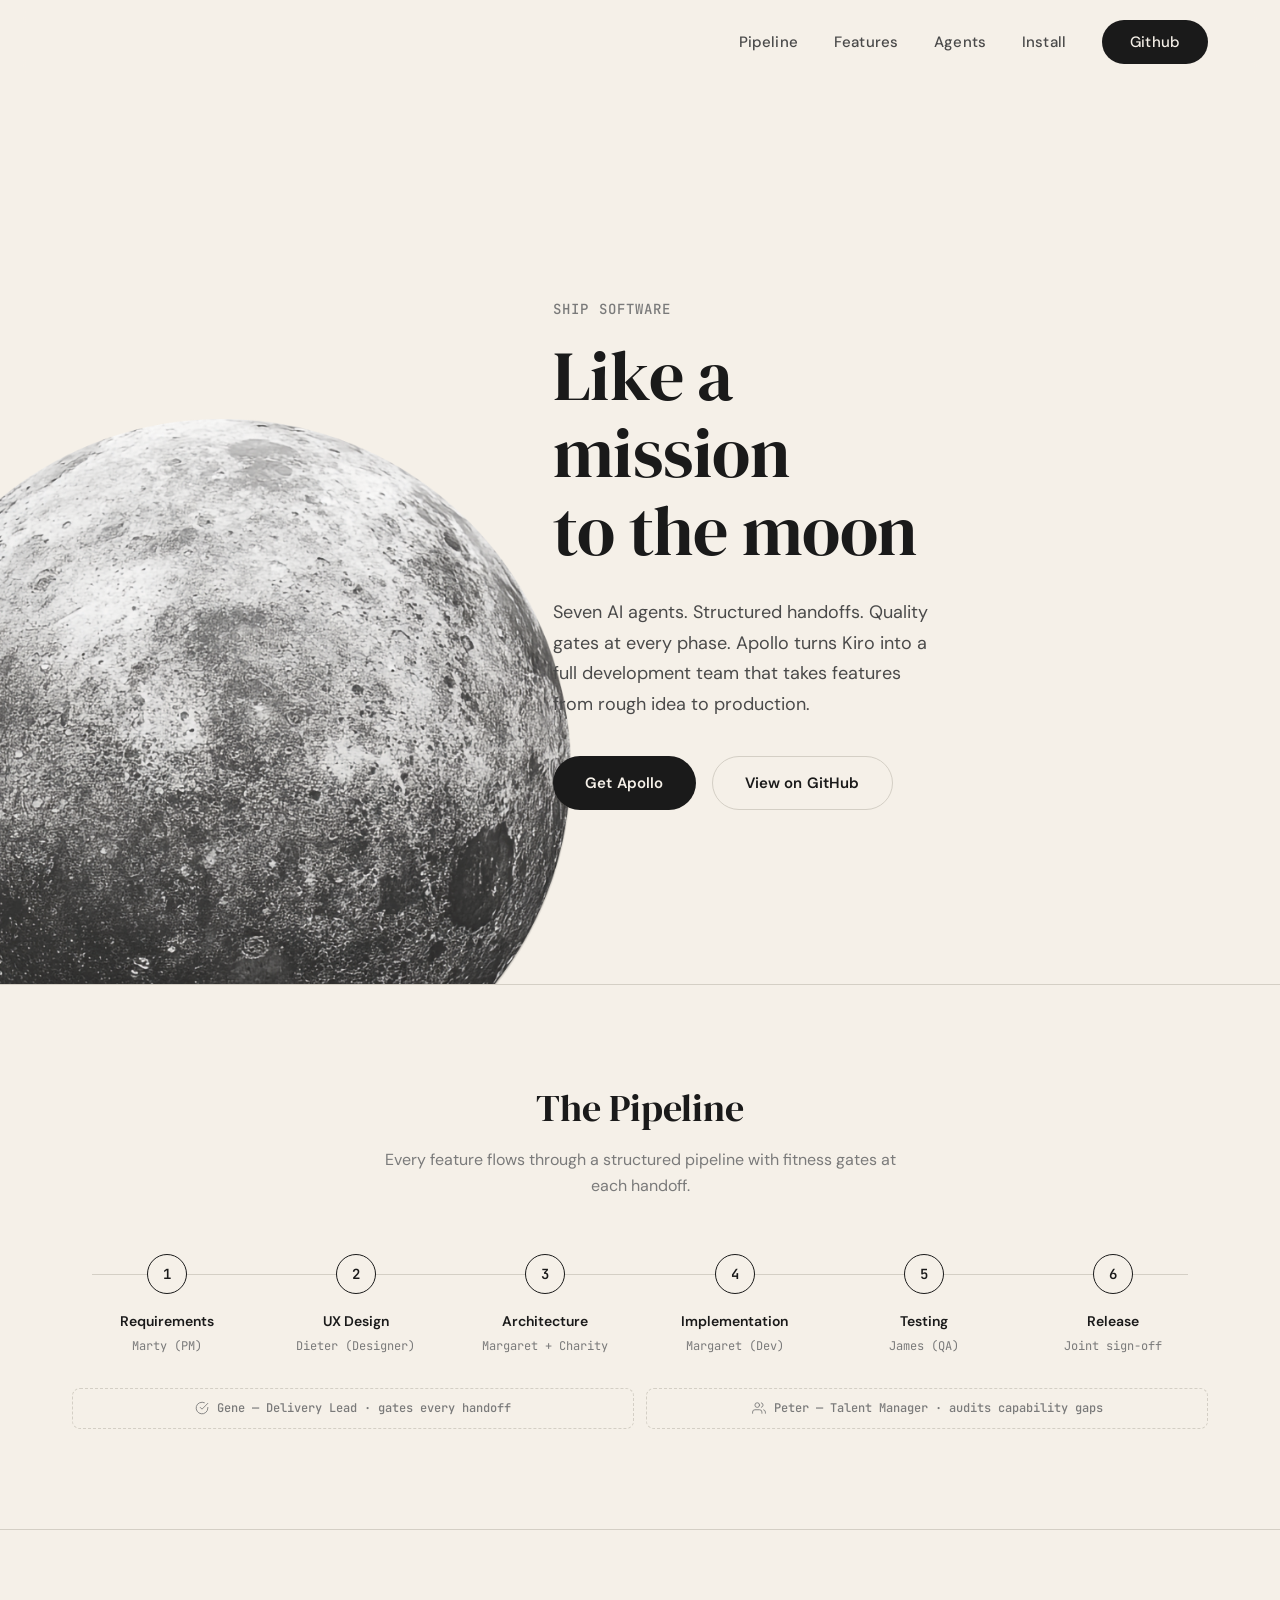
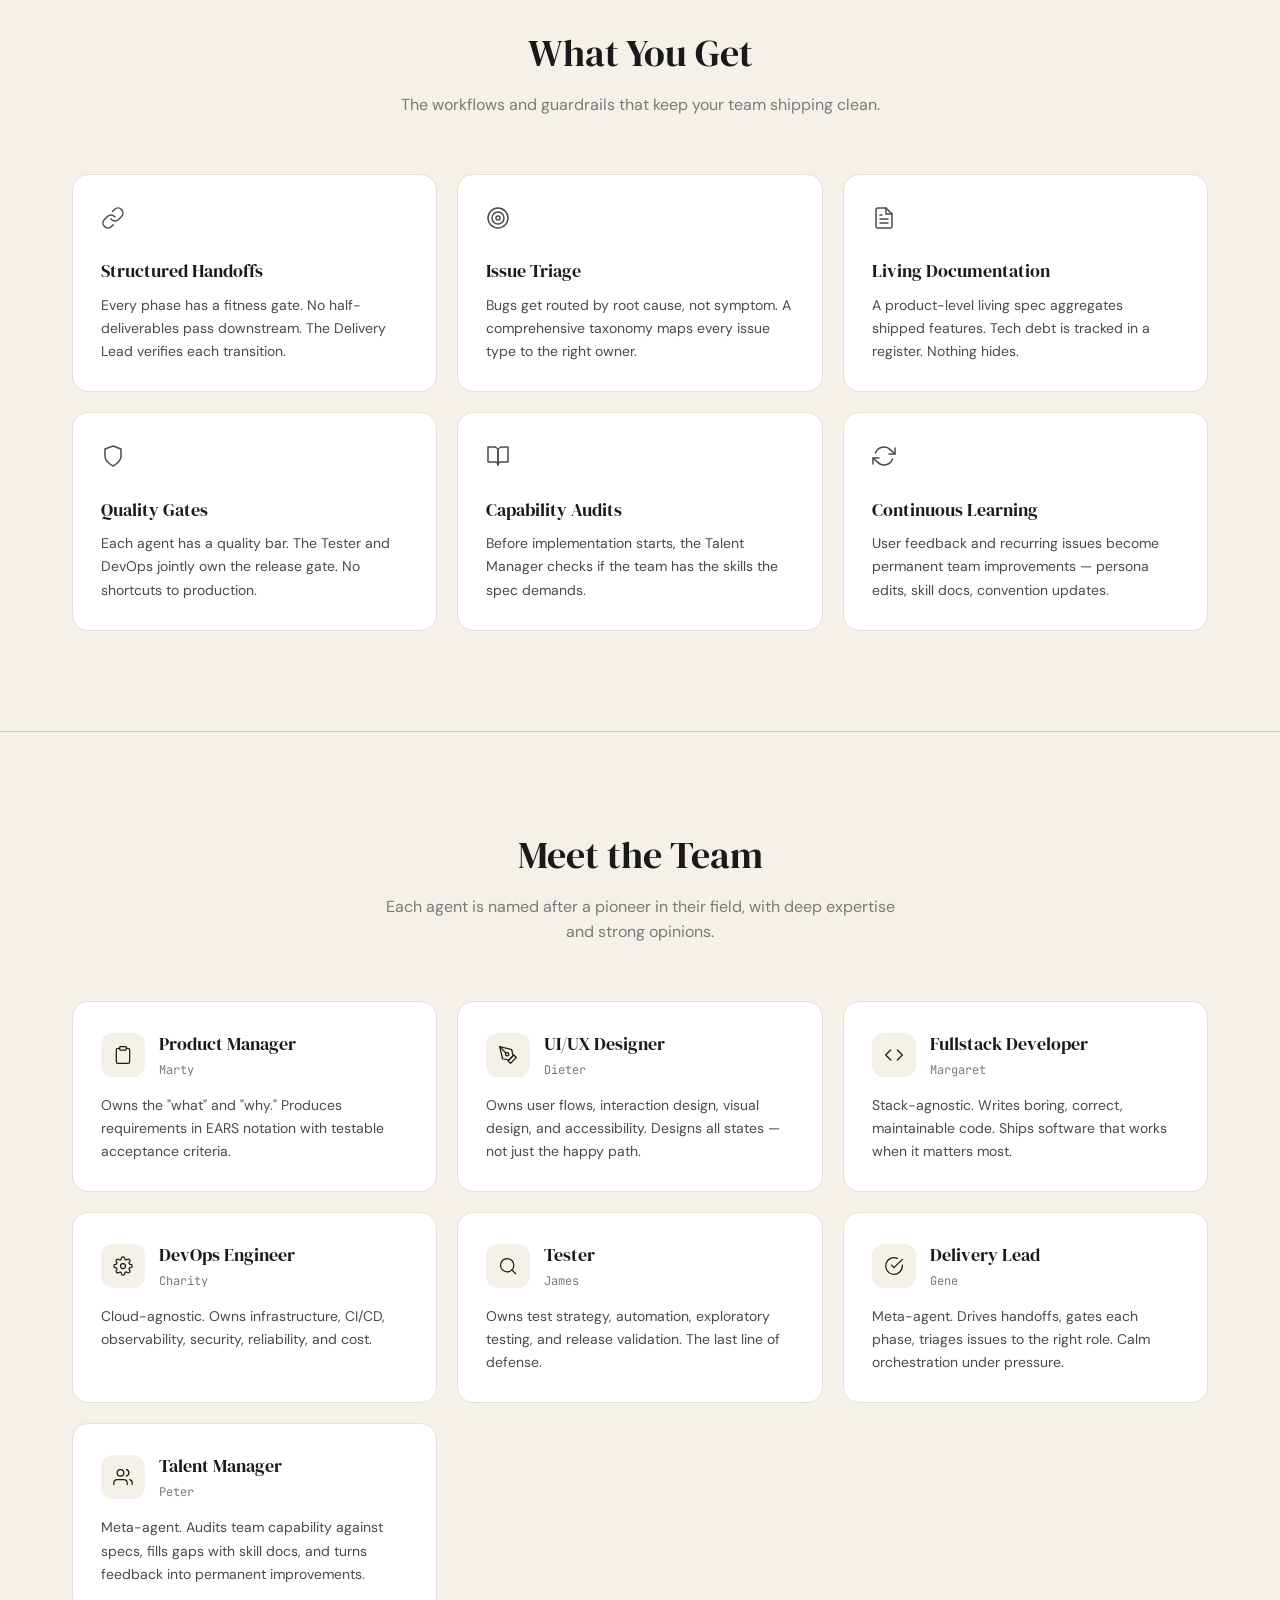
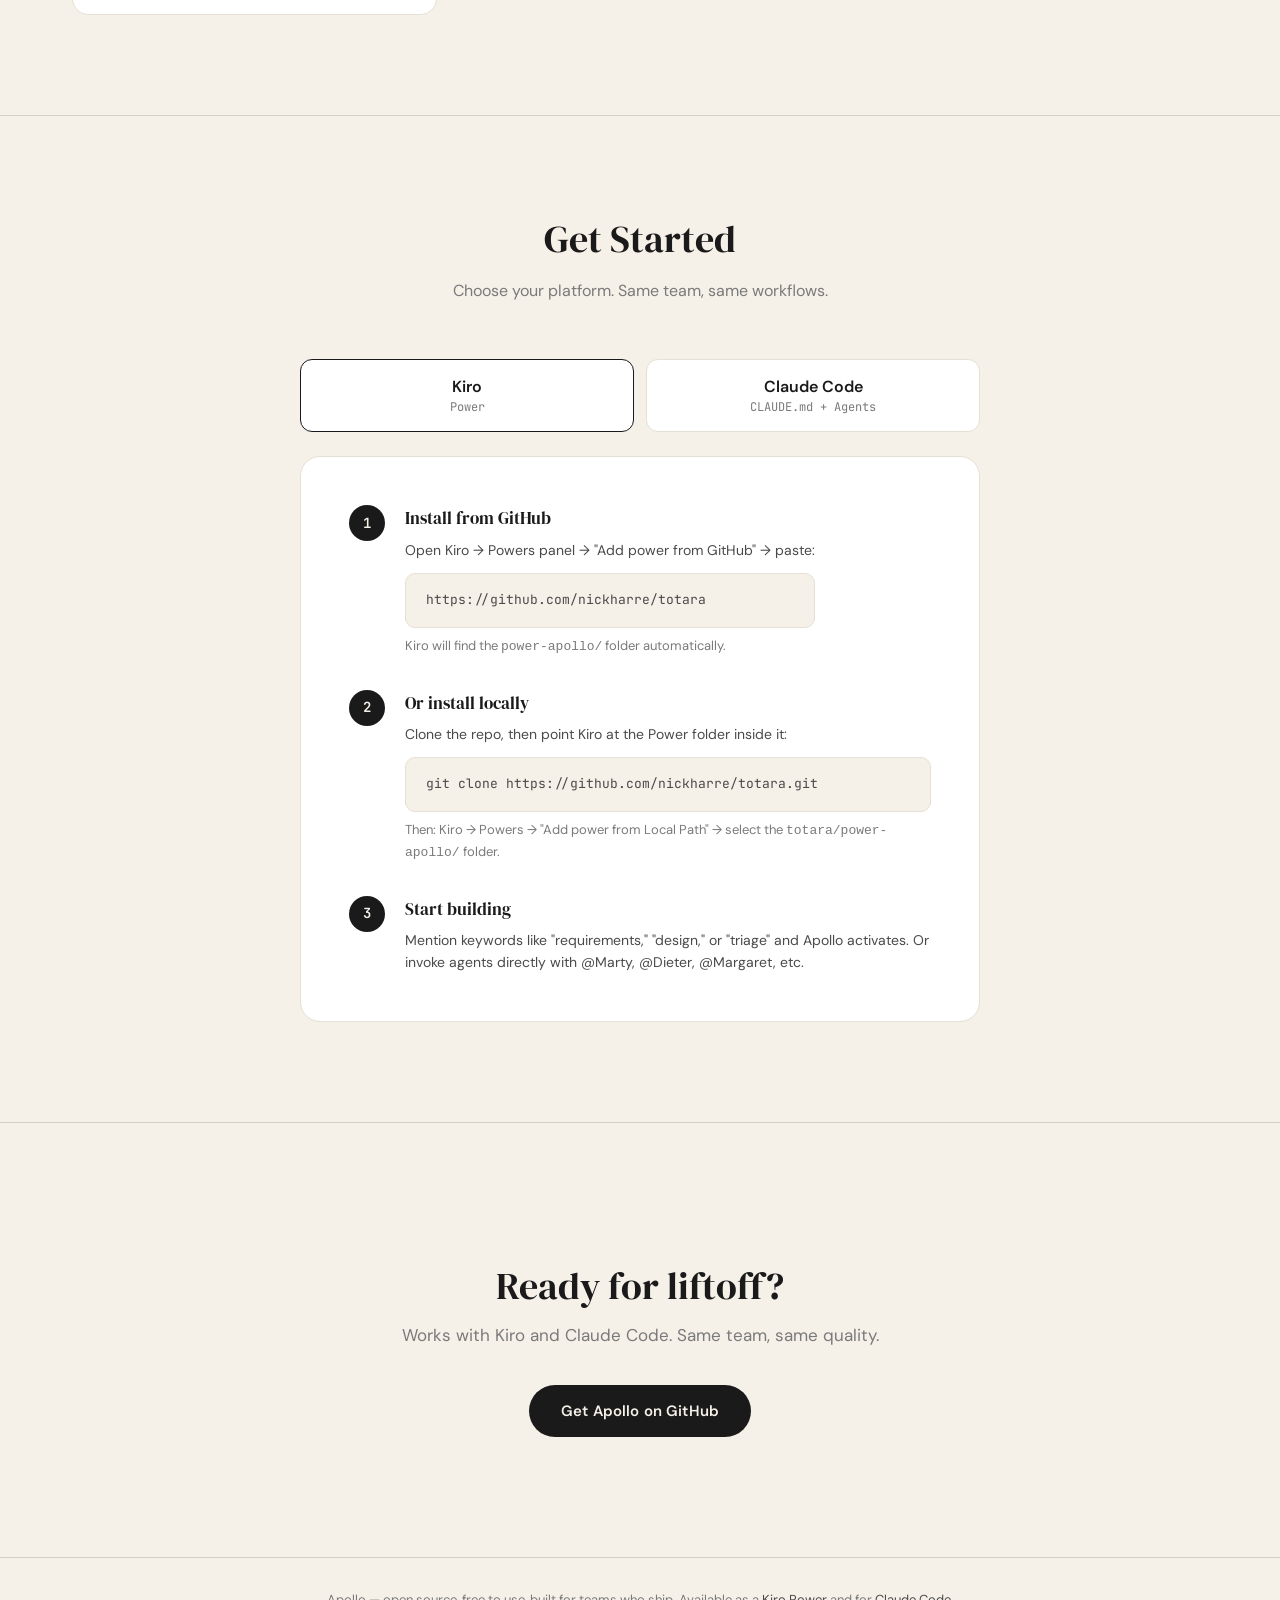
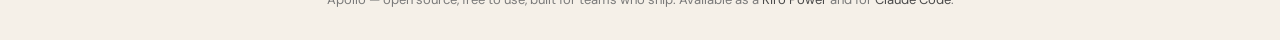
==== site/index.html @ b0eac2f5 "Public version" ====
<!DOCTYPE html>
<html lang="en">
<head>
  <meta charset="UTF-8">
  <meta name="viewport" content="width=device-width, initial-scale=1.0">
  <title>Apollo — Spec-Driven Development Team for Kiro</title>
  <meta name="description" content="Seven AI agents. Structured handoffs. Ship features from idea to production with calm orchestration and disciplined quality gates.">
  <link rel="preconnect" href="https://fonts.googleapis.com">
  <link rel="preconnect" href="https://fonts.gstatic.com" crossorigin>
  <link href="https://fonts.googleapis.com/css2?family=DM+Serif+Display:ital@0;1&family=DM+Sans:wght@400;500;600;700&family=JetBrains+Mono:wght@400;500&display=swap" rel="stylesheet">
  <style>
    *, *::before, *::after { box-sizing: border-box; margin: 0; padding: 0; }

    :root {
      --bg: #f5f0e8;
      --bg-white: #ffffff;
      --bg-warm: #ece7dd;
      --text: #1a1a1a;
      --text-secondary: #4a4a4a;
      --text-muted: #7a7a7a;
      --accent: #1a1a1a;
      --accent-hover: #333333;
      --border: #d4cfc5;
      --border-light: #e5e0d6;
      --font-serif: 'DM Serif Display', Georgia, 'Times New Roman', serif;
      --font-sans: 'DM Sans', -apple-system, BlinkMacSystemFont, sans-serif;
      --font-mono: 'JetBrains Mono', 'Fira Code', monospace;
    }

    html { scroll-behavior: smooth; }
    @media (prefers-reduced-motion: reduce) { html { scroll-behavior: auto; } }

    body {
      font-family: var(--font-sans);
      background: var(--bg);
      color: var(--text);
      line-height: 1.6;
      -webkit-font-smoothing: antialiased;
    }

    a { color: var(--text); text-decoration: none; }

    .container { max-width: 1200px; margin: 0 auto; padding: 0 32px; }

    /* Skip link */
    .skip-link {
      position: absolute; top: -100px; left: 16px;
      background: var(--accent); color: var(--bg);
      padding: 8px 16px; border-radius: 6px;
      font-size: 14px; font-weight: 600; z-index: 100;
      transition: top 0.2s ease;
    }
    .skip-link:focus { top: 12px; }

    /* ─── Nav ─── */
    nav {
      position: sticky; top: 0; z-index: 50;
      background: rgba(245, 240, 232, 0.9);
      backdrop-filter: blur(12px);
      padding: 20px 0;
    }
    nav .container { display: flex; align-items: center; justify-content: flex-end; gap: 40px; }
    .nav-links { display: flex; gap: 36px; align-items: center; }
    .nav-links a {
      color: var(--text-secondary); font-size: 15px; font-weight: 500;
      letter-spacing: 0.01em;
      transition: color 0.15s ease;
    }
    .nav-links a:hover { color: var(--text); }
    .btn-nav {
      display: inline-flex; align-items: center;
      padding: 10px 28px; border-radius: 999px;
      font-size: 14px; font-weight: 600;
      background: var(--accent); color: #f5f0e8 !important;
      transition: background 0.2s ease;
      letter-spacing: 0.02em;
    }
    .btn-nav:hover { background: var(--accent-hover); text-decoration: none; }

    /* Hamburger */
    .nav-toggle {
      display: none; flex-direction: column; justify-content: center;
      gap: 5px; background: none; border: none; cursor: pointer;
      padding: 4px; width: 36px; height: 36px;
    }
    .nav-toggle span {
      display: block; width: 22px; height: 2px;
      background: var(--text); border-radius: 2px;
    }

    /* ─── Hero ─── */
    .hero {
      position: relative;
      min-height: 100vh;
      display: flex; align-items: center;
      overflow: hidden;
      padding: 120px 0 80px;
    }
    .hero-moon {
      position: absolute;
      bottom: -15%; left: -10%;
      width: 55%;
      max-width: 700px;
      pointer-events: none;
      opacity: 0.9;
    }
    .hero-moon img {
      width: 100%; height: auto;
      display: block;
      filter: grayscale(20%);
    }
    .hero-content {
      position: relative; z-index: 1;
      margin-left: 35%;
      max-width: 900px;
    }
    .hero-eyebrow {
      font-family: var(--font-mono);
      font-size: 14px; font-weight: 500;
      color: var(--text-muted);
      letter-spacing: 0.08em;
      text-transform: uppercase;
      margin-bottom: 16px;
    }
    .hero h1 {
      font-family: var(--font-serif);
      font-size: clamp(40px, 5.5vw, 76px);
      font-weight: 400;
      line-height: 1.1;
      letter-spacing: -0.01em;
      color: var(--text);
      margin-bottom: 28px;
    }
    .hero-desc {
      font-size: 18px; line-height: 1.7;
      color: var(--text-secondary);
      margin-bottom: 36px;
      max-width: 580px;
    }
    .hero-actions { display: flex; gap: 16px; flex-wrap: wrap; }
    .btn {
      display: inline-flex; align-items: center; gap: 8px;
      padding: 14px 32px; border-radius: 999px;
      font-size: 15px; font-weight: 600;
      border: none; cursor: pointer;
      transition: all 0.2s ease;
      letter-spacing: 0.01em;
    }
    .btn:focus-visible { outline: 2px solid var(--text); outline-offset: 3px; }
    .btn-primary { background: var(--accent); color: var(--bg); }
    .btn-primary:hover { background: var(--accent-hover); }
    .btn-secondary {
      background: transparent; color: var(--text);
      border: 1.5px solid var(--border);
    }
    .btn-secondary:hover { border-color: var(--text); }

    /* ─── Section shared ─── */
    .section { padding: 100px 0; }
    .section-border { border-top: 1px solid var(--border); }
    .section-title {
      font-family: var(--font-serif);
      font-size: clamp(28px, 3vw, 42px);
      font-weight: 400; line-height: 1.2;
      margin-bottom: 16px;
    }
    .section-subtitle {
      font-size: 16px; color: var(--text-muted);
      line-height: 1.6; margin-bottom: 56px;
      max-width: 520px;
    }
    .section-header-center { text-align: center; }
    .section-header-center .section-subtitle { margin-left: auto; margin-right: auto; }

    /* ─── Pipeline ─── */
    .pipeline-steps {
      display: flex; align-items: flex-start; justify-content: space-between;
      list-style: none; gap: 0;
      position: relative;
    }
    .pipeline-steps::before {
      content: '';
      position: absolute; top: 20px; left: 20px; right: 20px;
      height: 1px; background: var(--border);
    }
    .pipeline-step {
      display: flex; flex-direction: column; align-items: center;
      flex: 1; position: relative; text-align: center;
    }
    .pipeline-num {
      width: 40px; height: 40px; border-radius: 50%;
      background: var(--bg); border: 1.5px solid var(--text);
      display: flex; align-items: center; justify-content: center;
      font-family: var(--font-mono); font-size: 14px; font-weight: 600;
      color: var(--text); margin-bottom: 16px;
      position: relative; z-index: 1;
    }
    .pipeline-label { font-size: 14px; font-weight: 600; color: var(--text); margin-bottom: 4px; }
    .pipeline-role { font-size: 12px; color: var(--text-muted); font-family: var(--font-mono); }

    /* Meta-agent spanning bars */
    .pipeline-meta {
      display: flex; gap: 12px; margin-top: 32px;
    }
    .pipeline-meta-bar {
      flex: 1;
      display: flex; align-items: center; justify-content: center;
      gap: 8px;
      padding: 10px 16px;
      border: 1px dashed var(--border);
      border-radius: 8px;
      font-size: 12px; font-weight: 500;
      color: var(--text-muted);
      font-family: var(--font-mono);
    }
    .pipeline-meta-bar svg { flex-shrink: 0; }

    /* ─── Agents ─── */
    .agent-grid {
      display: grid;
      grid-template-columns: repeat(3, 1fr);
      gap: 20px;
    }
    .agent-card {
      background: var(--bg-white);
      border: 1px solid var(--border-light);
      border-radius: 16px; padding: 28px;
      transition: border-color 0.2s ease, box-shadow 0.2s ease;
    }
    .agent-card:hover {
      border-color: var(--border);
      box-shadow: 0 4px 20px rgba(0,0,0,0.04);
    }
    .agent-header { display: flex; align-items: center; gap: 14px; margin-bottom: 14px; }
    .agent-icon {
      width: 44px; height: 44px; border-radius: 12px;
      display: flex; align-items: center; justify-content: center;
      font-size: 20px; background: var(--bg);
    }
    .agent-name {
      font-family: var(--font-serif);
      font-size: 18px; font-weight: 400; margin: 0;
    }
    .agent-alias {
      font-size: 12px; color: var(--text-muted);
      font-family: var(--font-mono);
      margin-top: 2px;
    }
    .agent-desc { font-size: 14px; color: var(--text-secondary); line-height: 1.65; }

    /* ─── Features ─── */
    .feature-grid {
      display: grid;
      grid-template-columns: repeat(3, 1fr);
      gap: 20px;
    }
    .feature-item {
      background: var(--bg-white);
      border: 1px solid var(--border-light);
      border-radius: 16px; padding: 28px;
      transition: border-color 0.2s ease, box-shadow 0.2s ease;
    }
    .feature-item:hover {
      border-color: var(--border);
      box-shadow: 0 4px 20px rgba(0,0,0,0.04);
    }
    .feature-icon { font-size: 24px; margin-bottom: 16px; color: var(--text-secondary); }
    .feature-item h3 {
      font-family: var(--font-serif);
      font-size: 18px; font-weight: 400;
      margin-bottom: 8px;
    }
    .feature-item p { font-size: 14px; color: var(--text-secondary); line-height: 1.65; }

    /* ─── Install ─── */
    .platform-tabs {
      display: flex; gap: 12px;
      max-width: 680px; margin: 0 auto 24px;
    }
    .platform-tab {
      flex: 1; display: flex; flex-direction: column; align-items: center;
      gap: 2px; padding: 16px 20px;
      background: var(--bg-white); border: 1.5px solid var(--border-light);
      border-radius: 12px; cursor: pointer;
      transition: all 0.2s ease;
      font-family: var(--font-sans);
    }
    .platform-tab:hover { border-color: var(--border); }
    .platform-tab.active { border-color: var(--text); background: var(--bg-white); }
    .platform-tab-name { font-size: 16px; font-weight: 600; color: var(--text); }
    .platform-tab-desc { font-size: 12px; color: var(--text-muted); font-family: var(--font-mono); }
    .platform-panel { display: none; }
    .platform-panel.active { display: block; }
    .install-card {
      background: var(--bg-white);
      border: 1px solid var(--border-light);
      border-radius: 20px;
      padding: 48px;
      max-width: 680px;
      margin: 0 auto;
    }
    .install-steps { display: flex; flex-direction: column; gap: 32px; }
    .install-step { display: flex; gap: 20px; }
    .step-num {
      width: 36px; height: 36px; border-radius: 50%;
      background: var(--text); color: var(--bg);
      display: flex; align-items: center; justify-content: center;
      font-family: var(--font-mono); font-size: 14px; font-weight: 600;
      flex-shrink: 0;
    }
    .step-content h3 {
      font-family: var(--font-serif);
      font-size: 17px; font-weight: 400; margin-bottom: 6px;
    }
    .step-content p { font-size: 14px; color: var(--text-secondary); line-height: 1.6; }
    .code-block {
      background: var(--bg);
      border: 1px solid var(--border-light);
      border-radius: 10px; padding: 16px 20px;
      font-family: var(--font-mono); font-size: 13px;
      color: var(--text-secondary); margin-top: 12px;
      overflow-x: auto; white-space: pre-wrap; word-break: break-all;
    }

    /* ─── CTA ─── */
    .cta {
      padding: 140px 0 120px;
      text-align: center;
      position: relative;
    }
    .cta .section-title { margin-bottom: 12px; }
    .cta p { font-size: 17px; color: var(--text-muted); margin-bottom: 36px; }

    /* ─── Footer ─── */
    footer {
      border-top: 1px solid var(--border);
      padding: 32px 0;
      text-align: center;
      font-size: 13px; color: var(--text-muted);
    }
    footer a { color: var(--text-secondary); }
    footer a:hover { color: var(--text); }

    /* ─── Responsive ─── */
    @media (max-width: 1024px) {
      .agent-grid, .feature-grid { grid-template-columns: repeat(2, 1fr); }
      .hero-content { margin-left: 30%; }
    }
    @media (max-width: 768px) {
      .container { padding: 0 20px; }
      .hero {
        flex-direction: column; align-items: flex-start;
        min-height: auto; padding: 60px 0 40px;
      }
      .hero-moon {
        position: relative; bottom: auto; left: auto;
        width: 80%; max-width: 400px;
        margin: 0 auto 40px;
        opacity: 0.85;
      }
      .hero-content { margin-left: 0; max-width: 100%; }
      .pipeline-steps {
        flex-direction: column; align-items: stretch; gap: 20px;
      }
      .pipeline-steps::before {
        top: 0; bottom: 0; left: 20px; right: auto;
        width: 1px; height: auto;
      }
      .pipeline-step {
        flex-direction: row; align-items: center;
        text-align: left; gap: 16px;
      }
      .pipeline-num { margin-bottom: 0; flex-shrink: 0; }
      .pipeline-meta { flex-direction: column; }
      .agent-grid, .feature-grid { grid-template-columns: 1fr; }
      .section { padding: 64px 0; }
      .nav-toggle { display: flex; }
      .nav-links {
        display: none;
        position: absolute; top: 100%; left: 0; right: 0;
        flex-direction: column; gap: 0;
        background: rgba(245, 240, 232, 0.97);
        backdrop-filter: blur(12px);
        border-bottom: 1px solid var(--border);
        padding: 12px 20px 20px;
      }
      .nav-links a { padding: 12px 0; }
      .nav-links.nav-open { display: flex; }
      .install-card { padding: 28px; }
    }
  </style>
</head>
<body>

  <a href="#main" class="skip-link">Skip to content</a>

  <nav aria-label="Main navigation">
    <div class="container">
      <button class="nav-toggle" aria-label="Toggle menu" aria-expanded="false">
        <span></span><span></span><span></span>
      </button>
      <div class="nav-links">
        <a href="#pipeline">Pipeline</a>
        <a href="#features">Features</a>
        <a href="#agents">Agents</a>
        <a href="#install">Install</a>
        <a href="https://github.com/nickharre/totara" class="btn-nav">Github</a>
      </div>
    </div>
  </nav>

  <main id="main">

  <!-- Hero -->
  <section class="hero">
    <div class="hero-moon" aria-hidden="true">
      <img src="public/FullMoon.png" alt="" width="700" height="700">
    </div>
    <div class="container">
      <div class="hero-content">
        <div class="hero-eyebrow">Ship software</div>
        <h1>Like a mission<br>to the moon</h1>
        <p class="hero-desc">Seven AI agents. Structured handoffs. Quality gates at every phase. Apollo turns Kiro into a full development team that takes features from rough idea to production.</p>
        <div class="hero-actions">
          <a href="#install" class="btn btn-primary">Get Apollo</a>
          <a href="https://github.com/nicholasgriffintn/power-apollo" class="btn btn-secondary">View on GitHub</a>
        </div>
      </div>
    </div>
  </section>

  <!-- Pipeline -->
  <section class="section section-border" id="pipeline">
    <div class="container">
      <div class="section-header-center">
        <h2 class="section-title">The Pipeline</h2>
        <p class="section-subtitle">Every feature flows through a structured pipeline with fitness gates at each handoff.</p>
      </div>
      <ol class="pipeline-steps">
        <li class="pipeline-step">
          <div class="pipeline-num">1</div>
          <div>
            <div class="pipeline-label">Requirements</div>
            <div class="pipeline-role">Marty (PM)</div>
          </div>
        </li>
        <li class="pipeline-step">
          <div class="pipeline-num">2</div>
          <div>
            <div class="pipeline-label">UX Design</div>
            <div class="pipeline-role">Dieter (Designer)</div>
          </div>
        </li>
        <li class="pipeline-step">
          <div class="pipeline-num">3</div>
          <div>
            <div class="pipeline-label">Architecture</div>
            <div class="pipeline-role">Margaret + Charity</div>
          </div>
        </li>
        <li class="pipeline-step">
          <div class="pipeline-num">4</div>
          <div>
            <div class="pipeline-label">Implementation</div>
            <div class="pipeline-role">Margaret (Dev)</div>
          </div>
        </li>
        <li class="pipeline-step">
          <div class="pipeline-num">5</div>
          <div>
            <div class="pipeline-label">Testing</div>
            <div class="pipeline-role">James (QA)</div>
          </div>
        </li>
        <li class="pipeline-step">
          <div class="pipeline-num">6</div>
          <div>
            <div class="pipeline-label">Release</div>
            <div class="pipeline-role">Joint sign-off</div>
          </div>
        </li>
      </ol>

      <!-- Meta-agents spanning the full pipeline -->
      <div class="pipeline-meta" aria-label="Meta-agents that span all phases">
        <div class="pipeline-meta-bar">
          <svg width="14" height="14" viewBox="0 0 24 24" fill="none" stroke="currentColor" stroke-width="1.5" stroke-linecap="round" stroke-linejoin="round"><path d="M22 11.08V12a10 10 0 1 1-5.93-9.14"/><polyline points="22 4 12 14.01 9 11.01"/></svg>
          Gene — Delivery Lead · gates every handoff
        </div>
        <div class="pipeline-meta-bar">
          <svg width="14" height="14" viewBox="0 0 24 24" fill="none" stroke="currentColor" stroke-width="1.5" stroke-linecap="round" stroke-linejoin="round"><path d="M17 21v-2a4 4 0 0 0-4-4H5a4 4 0 0 0-4 4v2"/><circle cx="9" cy="7" r="4"/><path d="M23 21v-2a4 4 0 0 0-3-3.87"/><path d="M16 3.13a4 4 0 0 1 0 7.75"/></svg>
          Peter — Talent Manager · audits capability gaps
        </div>
      </div>
    </div>
  </section>

  <!-- Features -->
  <section class="section section-border" id="features">
    <div class="container">
      <div class="section-header-center">
        <h2 class="section-title">What You Get</h2>
        <p class="section-subtitle">The workflows and guardrails that keep your team shipping clean.</p>
      </div>
      <div class="feature-grid">
        <div class="feature-item">
          <div class="feature-icon" aria-hidden="true"><svg width="24" height="24" viewBox="0 0 24 24" fill="none" stroke="currentColor" stroke-width="1.5" stroke-linecap="round" stroke-linejoin="round"><path d="M10 13a5 5 0 0 0 7.54.54l3-3a5 5 0 0 0-7.07-7.07l-1.72 1.71"/><path d="M14 11a5 5 0 0 0-7.54-.54l-3 3a5 5 0 0 0 7.07 7.07l1.71-1.71"/></svg></div>
          <h3>Structured Handoffs</h3>
          <p>Every phase has a fitness gate. No half-deliverables pass downstream. The Delivery Lead verifies each transition.</p>
        </div>
        <div class="feature-item">
          <div class="feature-icon" aria-hidden="true"><svg width="24" height="24" viewBox="0 0 24 24" fill="none" stroke="currentColor" stroke-width="1.5" stroke-linecap="round" stroke-linejoin="round"><circle cx="12" cy="12" r="10"/><circle cx="12" cy="12" r="6"/><circle cx="12" cy="12" r="2"/></svg></div>
          <h3>Issue Triage</h3>
          <p>Bugs get routed by root cause, not symptom. A comprehensive taxonomy maps every issue type to the right owner.</p>
        </div>
        <div class="feature-item">
          <div class="feature-icon" aria-hidden="true"><svg width="24" height="24" viewBox="0 0 24 24" fill="none" stroke="currentColor" stroke-width="1.5" stroke-linecap="round" stroke-linejoin="round"><path d="M14 2H6a2 2 0 0 0-2 2v16a2 2 0 0 0 2 2h12a2 2 0 0 0 2-2V8z"/><polyline points="14 2 14 8 20 8"/><line x1="16" y1="13" x2="8" y2="13"/><line x1="16" y1="17" x2="8" y2="17"/><polyline points="10 9 9 9 8 9"/></svg></div>
          <h3>Living Documentation</h3>
          <p>A product-level living spec aggregates shipped features. Tech debt is tracked in a register. Nothing hides.</p>
        </div>
        <div class="feature-item">
          <div class="feature-icon" aria-hidden="true"><svg width="24" height="24" viewBox="0 0 24 24" fill="none" stroke="currentColor" stroke-width="1.5" stroke-linecap="round" stroke-linejoin="round"><path d="M12 22s8-4 8-10V5l-8-3-8 3v7c0 6 8 10 8 10z"/></svg></div>
          <h3>Quality Gates</h3>
          <p>Each agent has a quality bar. The Tester and DevOps jointly own the release gate. No shortcuts to production.</p>
        </div>
        <div class="feature-item">
          <div class="feature-icon" aria-hidden="true"><svg width="24" height="24" viewBox="0 0 24 24" fill="none" stroke="currentColor" stroke-width="1.5" stroke-linecap="round" stroke-linejoin="round"><path d="M2 3h6a4 4 0 0 1 4 4v14a3 3 0 0 0-3-3H2z"/><path d="M22 3h-6a4 4 0 0 0-4 4v14a3 3 0 0 1 3-3h7z"/></svg></div>
          <h3>Capability Audits</h3>
          <p>Before implementation starts, the Talent Manager checks if the team has the skills the spec demands.</p>
        </div>
        <div class="feature-item">
          <div class="feature-icon" aria-hidden="true"><svg width="24" height="24" viewBox="0 0 24 24" fill="none" stroke="currentColor" stroke-width="1.5" stroke-linecap="round" stroke-linejoin="round"><polyline points="23 4 23 10 17 10"/><polyline points="1 20 1 14 7 14"/><path d="M3.51 9a9 9 0 0 1 14.85-3.36L23 10M1 14l4.64 4.36A9 9 0 0 0 20.49 15"/></svg></div>
          <h3>Continuous Learning</h3>
          <p>User feedback and recurring issues become permanent team improvements — persona edits, skill docs, convention updates.</p>
        </div>
      </div>
    </div>
  </section>

  <!-- Agents -->
  <section class="section section-border" id="agents">
    <div class="container">
      <div class="section-header-center">
        <h2 class="section-title">Meet the Team</h2>
        <p class="section-subtitle">Each agent is named after a pioneer in their field, with deep expertise and strong opinions.</p>
      </div>
      <div class="agent-grid">
        <div class="agent-card">
          <div class="agent-header">
            <div class="agent-icon" aria-hidden="true"><svg width="20" height="20" viewBox="0 0 24 24" fill="none" stroke="currentColor" stroke-width="1.5" stroke-linecap="round" stroke-linejoin="round"><path d="M16 4h2a2 2 0 0 1 2 2v14a2 2 0 0 1-2 2H6a2 2 0 0 1-2-2V6a2 2 0 0 1 2-2h2"/><rect x="8" y="2" width="8" height="4" rx="1" ry="1"/></svg></div>
            <div>
              <h3 class="agent-name">Product Manager</h3>
              <div class="agent-alias">Marty</div>
            </div>
          </div>
          <div class="agent-desc">Owns the "what" and "why." Produces requirements in EARS notation with testable acceptance criteria.</div>
        </div>
        <div class="agent-card">
          <div class="agent-header">
            <div class="agent-icon" aria-hidden="true"><svg width="20" height="20" viewBox="0 0 24 24" fill="none" stroke="currentColor" stroke-width="1.5" stroke-linecap="round" stroke-linejoin="round"><path d="M12 19l7-7 3 3-7 7-3-3z"/><path d="M18 13l-1.5-7.5L2 2l3.5 14.5L13 18l5-5z"/><path d="M2 2l7.586 7.586"/><circle cx="11" cy="11" r="2"/></svg></div>
            <div>
              <h3 class="agent-name">UI/UX Designer</h3>
              <div class="agent-alias">Dieter</div>
            </div>
          </div>
          <div class="agent-desc">Owns user flows, interaction design, visual design, and accessibility. Designs all states — not just the happy path.</div>
        </div>
        <div class="agent-card">
          <div class="agent-header">
            <div class="agent-icon" aria-hidden="true"><svg width="20" height="20" viewBox="0 0 24 24" fill="none" stroke="currentColor" stroke-width="1.5" stroke-linecap="round" stroke-linejoin="round"><polyline points="16 18 22 12 16 6"/><polyline points="8 6 2 12 8 18"/></svg></div>
            <div>
              <h3 class="agent-name">Fullstack Developer</h3>
              <div class="agent-alias">Margaret</div>
            </div>
          </div>
          <div class="agent-desc">Stack-agnostic. Writes boring, correct, maintainable code. Ships software that works when it matters most.</div>
        </div>
        <div class="agent-card">
          <div class="agent-header">
            <div class="agent-icon" aria-hidden="true"><svg width="20" height="20" viewBox="0 0 24 24" fill="none" stroke="currentColor" stroke-width="1.5" stroke-linecap="round" stroke-linejoin="round"><circle cx="12" cy="12" r="3"/><path d="M19.4 15a1.65 1.65 0 0 0 .33 1.82l.06.06a2 2 0 0 1 0 2.83 2 2 0 0 1-2.83 0l-.06-.06a1.65 1.65 0 0 0-1.82-.33 1.65 1.65 0 0 0-1 1.51V21a2 2 0 0 1-2 2 2 2 0 0 1-2-2v-.09A1.65 1.65 0 0 0 9 19.4a1.65 1.65 0 0 0-1.82.33l-.06.06a2 2 0 0 1-2.83 0 2 2 0 0 1 0-2.83l.06-.06A1.65 1.65 0 0 0 4.68 15a1.65 1.65 0 0 0-1.51-1H3a2 2 0 0 1-2-2 2 2 0 0 1 2-2h.09A1.65 1.65 0 0 0 4.6 9a1.65 1.65 0 0 0-.33-1.82l-.06-.06a2 2 0 0 1 0-2.83 2 2 0 0 1 2.83 0l.06.06A1.65 1.65 0 0 0 9 4.68a1.65 1.65 0 0 0 1-1.51V3a2 2 0 0 1 2-2 2 2 0 0 1 2 2v.09a1.65 1.65 0 0 0 1 1.51 1.65 1.65 0 0 0 1.82-.33l.06-.06a2 2 0 0 1 2.83 0 2 2 0 0 1 0 2.83l-.06.06a1.65 1.65 0 0 0-.33 1.82V9a1.65 1.65 0 0 0 1.51 1H21a2 2 0 0 1 2 2 2 2 0 0 1-2 2h-.09a1.65 1.65 0 0 0-1.51 1z"/></svg></div>
            <div>
              <h3 class="agent-name">DevOps Engineer</h3>
              <div class="agent-alias">Charity</div>
            </div>
          </div>
          <div class="agent-desc">Cloud-agnostic. Owns infrastructure, CI/CD, observability, security, reliability, and cost.</div>
        </div>
        <div class="agent-card">
          <div class="agent-header">
            <div class="agent-icon" aria-hidden="true"><svg width="20" height="20" viewBox="0 0 24 24" fill="none" stroke="currentColor" stroke-width="1.5" stroke-linecap="round" stroke-linejoin="round"><circle cx="11" cy="11" r="8"/><line x1="21" y1="21" x2="16.65" y2="16.65"/></svg></div>
            <div>
              <h3 class="agent-name">Tester</h3>
              <div class="agent-alias">James</div>
            </div>
          </div>
          <div class="agent-desc">Owns test strategy, automation, exploratory testing, and release validation. The last line of defense.</div>
        </div>
        <div class="agent-card">
          <div class="agent-header">
            <div class="agent-icon" aria-hidden="true"><svg width="20" height="20" viewBox="0 0 24 24" fill="none" stroke="currentColor" stroke-width="1.5" stroke-linecap="round" stroke-linejoin="round"><path d="M22 11.08V12a10 10 0 1 1-5.93-9.14"/><polyline points="22 4 12 14.01 9 11.01"/></svg></div>
            <div>
              <h3 class="agent-name">Delivery Lead</h3>
              <div class="agent-alias">Gene</div>
            </div>
          </div>
          <div class="agent-desc">Meta-agent. Drives handoffs, gates each phase, triages issues to the right role. Calm orchestration under pressure.</div>
        </div>
        <div class="agent-card">
          <div class="agent-header">
            <div class="agent-icon" aria-hidden="true"><svg width="20" height="20" viewBox="0 0 24 24" fill="none" stroke="currentColor" stroke-width="1.5" stroke-linecap="round" stroke-linejoin="round"><path d="M17 21v-2a4 4 0 0 0-4-4H5a4 4 0 0 0-4 4v2"/><circle cx="9" cy="7" r="4"/><path d="M23 21v-2a4 4 0 0 0-3-3.87"/><path d="M16 3.13a4 4 0 0 1 0 7.75"/></svg></div>
            <div>
              <h3 class="agent-name">Talent Manager</h3>
              <div class="agent-alias">Peter</div>
            </div>
          </div>
          <div class="agent-desc">Meta-agent. Audits team capability against specs, fills gaps with skill docs, and turns feedback into permanent improvements.</div>
        </div>
      </div>
    </div>
  </section>

  <!-- Install -->
  <section class="section section-border" id="install">
    <div class="container">
      <div class="section-header-center">
        <h2 class="section-title">Get Started</h2>
        <p class="section-subtitle">Choose your platform. Same team, same workflows.</p>
      </div>

      <!-- Platform tabs -->
      <div class="platform-tabs">
        <button class="platform-tab active" data-platform="kiro" aria-pressed="true">
          <span class="platform-tab-name">Kiro</span>
          <span class="platform-tab-desc">Power</span>
        </button>
        <button class="platform-tab" data-platform="claude" aria-pressed="false">
          <span class="platform-tab-name">Claude Code</span>
          <span class="platform-tab-desc">CLAUDE.md + Agents</span>
        </button>
      </div>

      <!-- Kiro instructions -->
      <div class="install-card platform-panel active" id="panel-kiro">
        <div class="install-steps">
          <div class="install-step">
            <div class="step-num">1</div>
            <div class="step-content">
              <h3>Install from GitHub</h3>
              <p>Open Kiro → Powers panel → "Add power from GitHub" → paste:</p>
              <div class="code-block">https://github.com/nickharre/totara</div>
              <p style="margin-top:8px; font-size:13px; color:var(--text-muted);">Kiro will find the <code>power-apollo/</code> folder automatically.</p>
            </div>
          </div>
          <div class="install-step">
            <div class="step-num">2</div>
            <div class="step-content">
              <h3>Or install locally</h3>
              <p>Clone the repo, then point Kiro at the Power folder inside it:</p>
              <div class="code-block">git clone https://github.com/nickharre/totara.git</div>
              <p style="margin-top:8px; font-size:13px; color:var(--text-muted);">Then: Kiro → Powers → "Add power from Local Path" → select the <code>totara/power-apollo/</code> folder.</p>
            </div>
          </div>
          <div class="install-step">
            <div class="step-num">3</div>
            <div class="step-content">
              <h3>Start building</h3>
              <p>Mention keywords like "requirements," "design," or "triage" and Apollo activates. Or invoke agents directly with @Marty, @Dieter, @Margaret, etc.</p>
            </div>
          </div>
        </div>
      </div>

      <!-- Claude Code instructions -->
      <div class="install-card platform-panel" id="panel-claude">
        <div class="install-steps">
          <div class="install-step">
            <div class="step-num">1</div>
            <div class="step-content">
              <h3>Clone the repo</h3>
              <div class="code-block">git clone https://github.com/nickharre/totara.git</div>
            </div>
          </div>
          <div class="install-step">
            <div class="step-num">2</div>
            <div class="step-content">
              <h3>Copy the Claude config into your project</h3>
              <p>Copy the <code>.claude</code> folder from inside <code>claude-code/</code>:</p>
              <div class="code-block">cp -r totara/claude-code/.claude your-project/.claude</div>
            </div>
          </div>
          <div class="install-step">
            <div class="step-num">3</div>
            <div class="step-content">
              <h3>Start a session</h3>
              <p>Open Claude Code in your project. The <code>CLAUDE.md</code> loads automatically. Invoke roles with "act as Gene" or "act as Marty."</p>
              <div class="code-block">claude
# "Act as Gene and kick off a new feature"</div>
            </div>
          </div>
        </div>
      </div>

    </div>
  </section>

  <!-- CTA -->
  <section class="cta section-border">
    <div class="container">
      <h2 class="section-title">Ready for liftoff?</h2>
      <p>Works with Kiro and Claude Code. Same team, same quality.</p>
      <a href="https://github.com/nickharre/totara" class="btn btn-primary">Get Apollo on GitHub</a>
    </div>
  </section>

  </main>

  <footer>
    <div class="container">
      <p>Apollo — open source, free to use, built for teams who ship. Available as a <a href="https://kiro.dev/docs/powers/">Kiro Power</a> and for <a href="https://docs.anthropic.com/en/docs/claude-code">Claude Code</a>.</p>
    </div>
  </footer>

  <script>
    (function() {
      // Hamburger menu
      var btn = document.querySelector('.nav-toggle');
      var links = document.querySelector('.nav-links');
      btn.addEventListener('click', function() {
        var open = links.classList.toggle('nav-open');
        btn.setAttribute('aria-expanded', open);
      });

      // Platform tabs
      var tabs = document.querySelectorAll('.platform-tab');
      tabs.forEach(function(tab) {
        tab.addEventListener('click', function() {
          tabs.forEach(function(t) {
            t.classList.remove('active');
            t.setAttribute('aria-pressed', 'false');
          });
          tab.classList.add('active');
          tab.setAttribute('aria-pressed', 'true');
          document.querySelectorAll('.platform-panel').forEach(function(p) {
            p.classList.remove('active');
          });
          document.getElementById('panel-' + tab.dataset.platform).classList.add('active');
        });
      });
    })();
  </script>

</body>
</html>
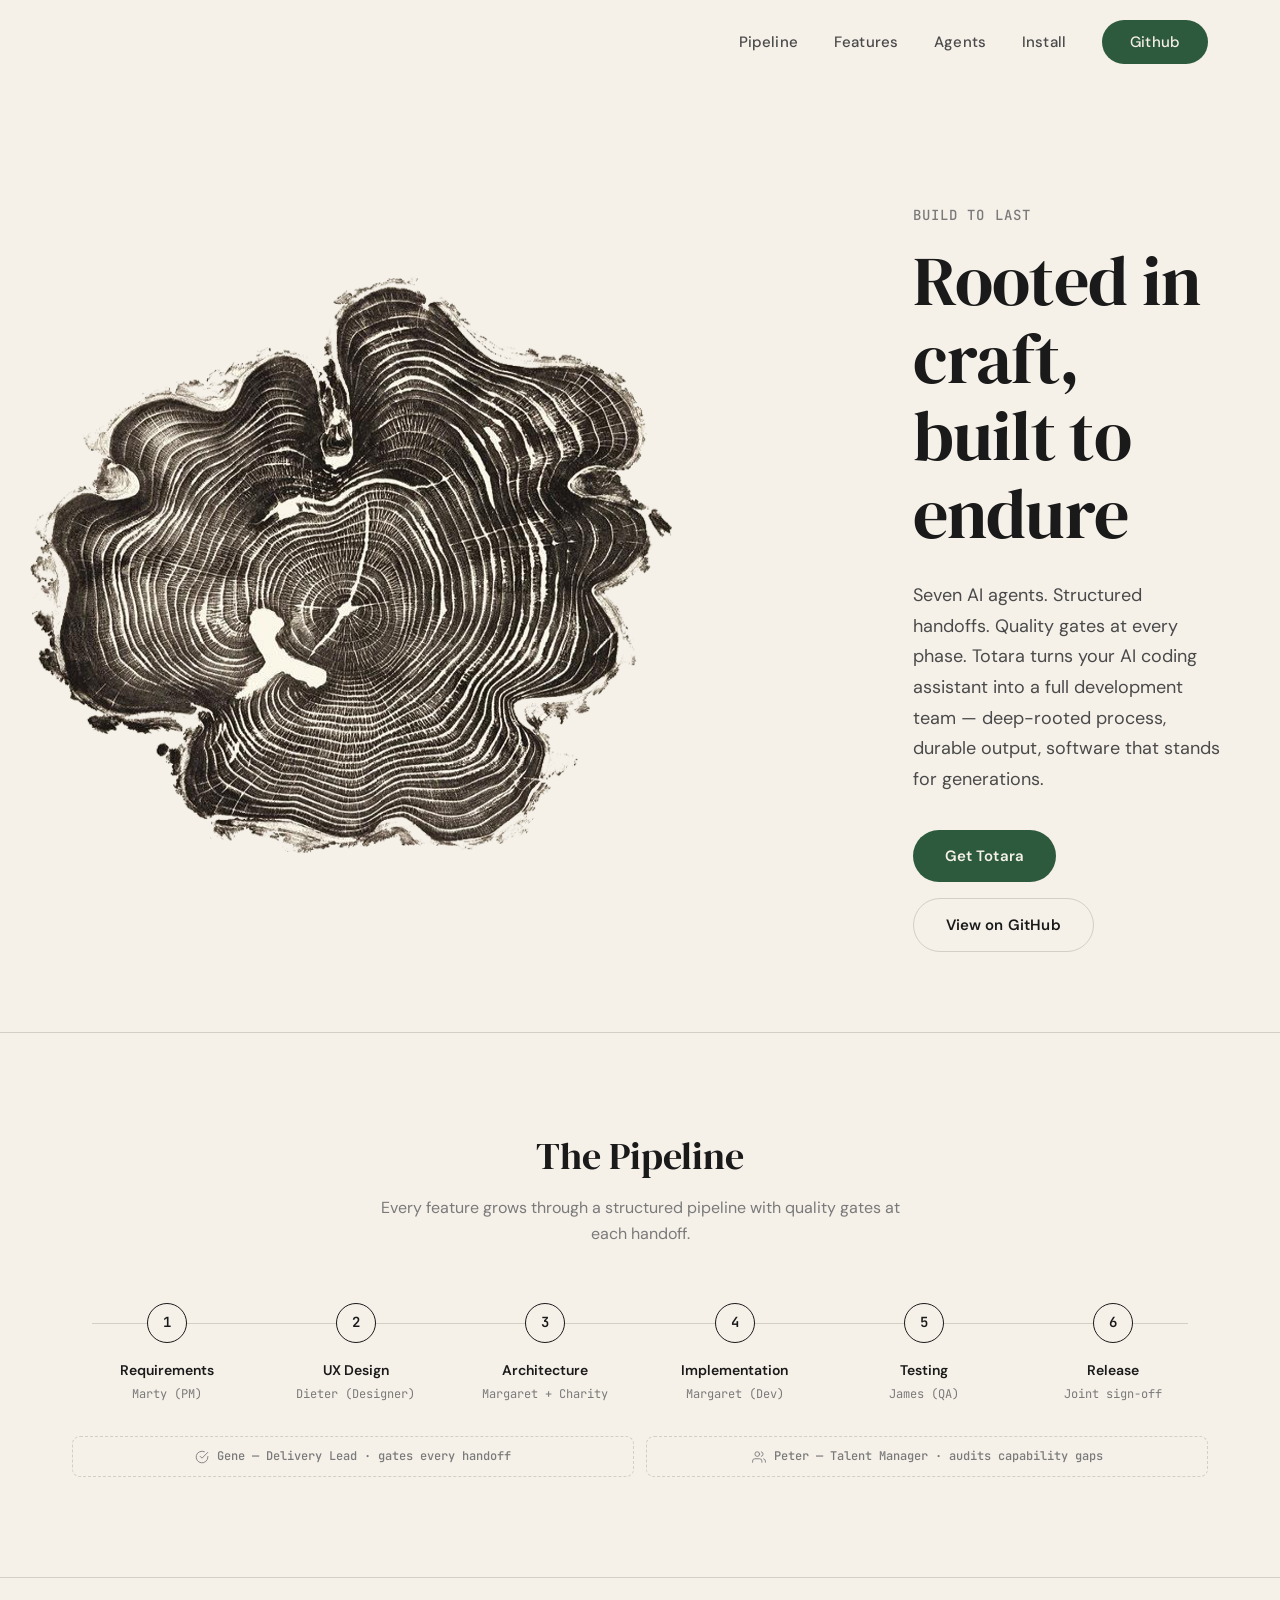
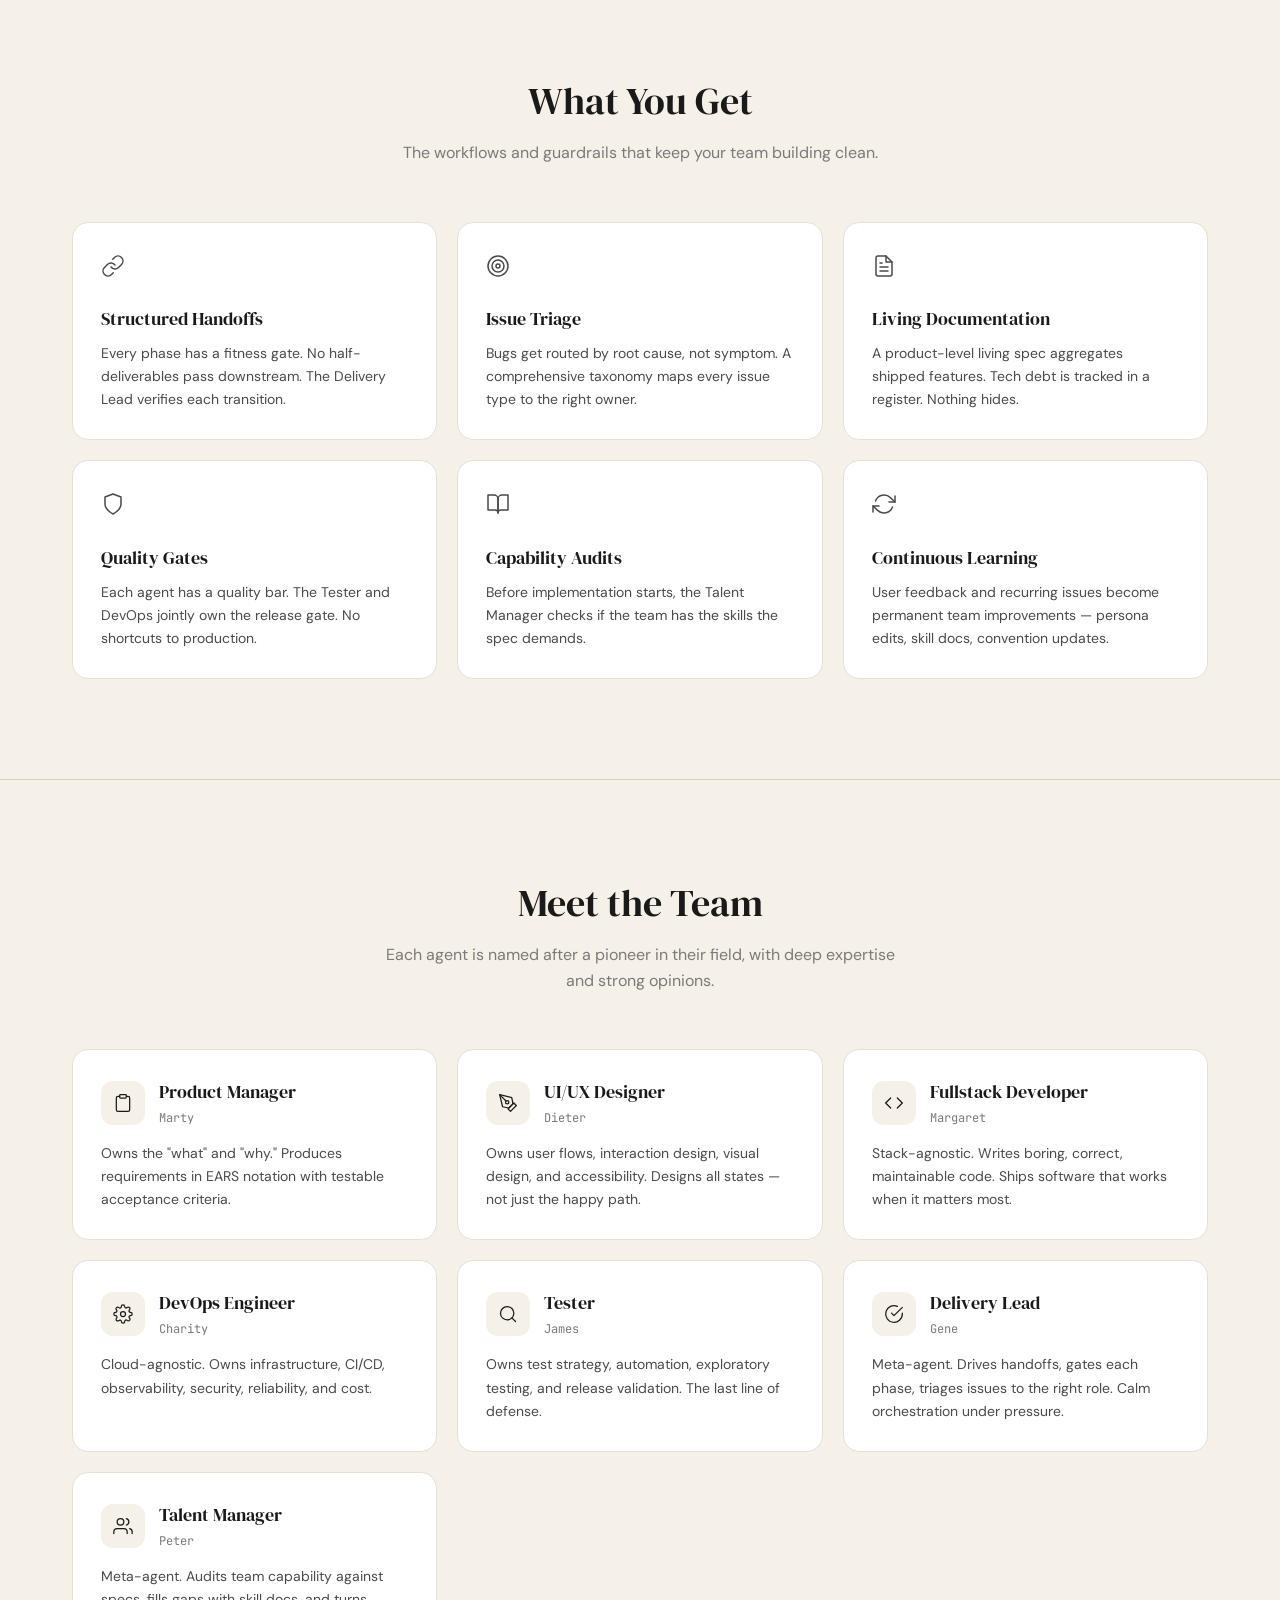
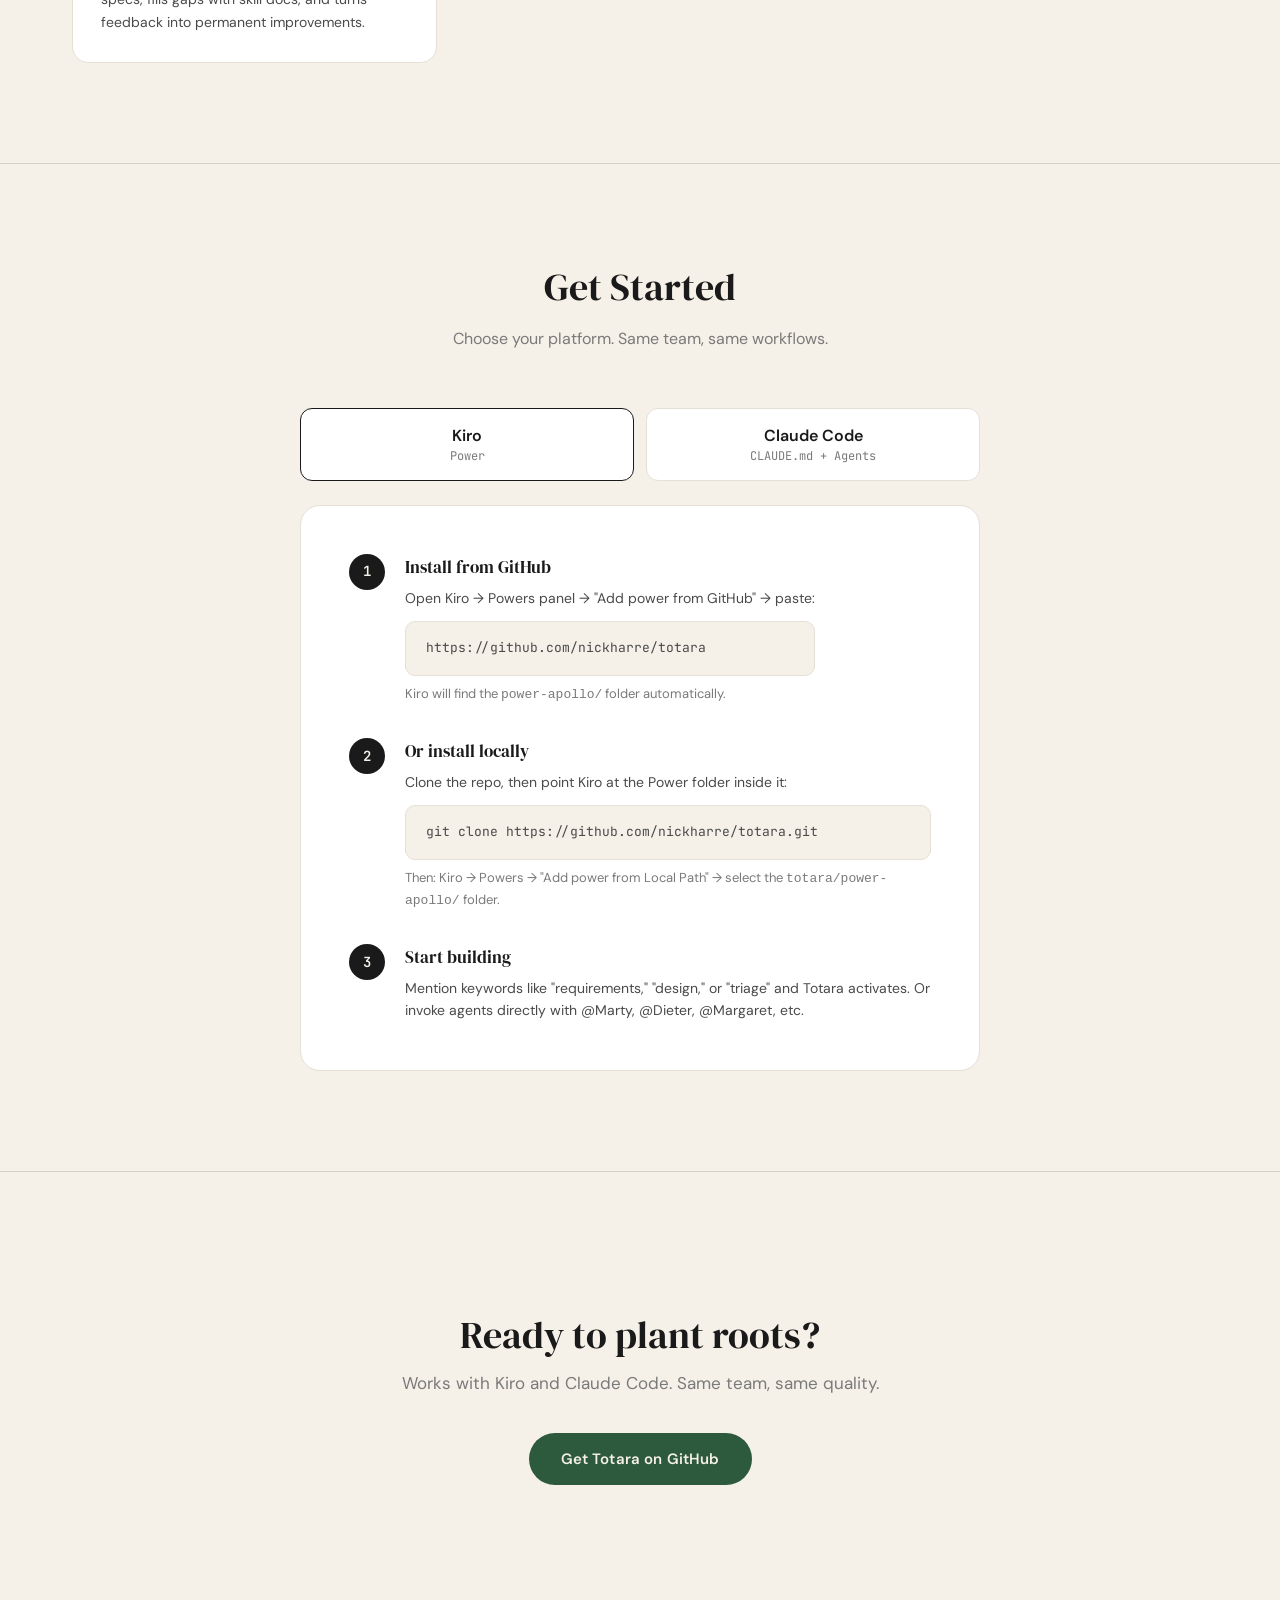
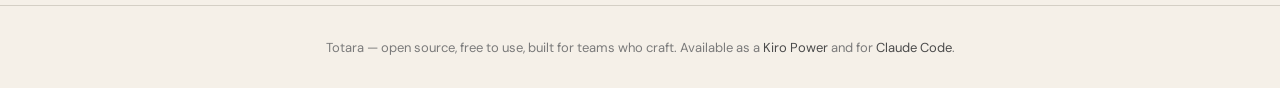
==== commit 36501d51: "Changes to marketing website" ====
--- a/site/index.html
+++ b/site/index.html
@@ -3,8 +3,8 @@
 <head>
   <meta charset="UTF-8">
   <meta name="viewport" content="width=device-width, initial-scale=1.0">
-  <title>Apollo — Spec-Driven Development Team for Kiro</title>
-  <meta name="description" content="Seven AI agents. Structured handoffs. Ship features from idea to production with calm orchestration and disciplined quality gates.">
+  <title>Totara — Spec-Driven Development Team for Kiro &amp; Claude Code</title>
+  <meta name="description" content="Seven AI agents. Structured handoffs. Take features from idea to production with deep-rooted process and disciplined quality gates.">
   <link rel="preconnect" href="https://fonts.googleapis.com">
   <link rel="preconnect" href="https://fonts.gstatic.com" crossorigin>
   <link href="https://fonts.googleapis.com/css2?family=DM+Serif+Display:ital@0;1&family=DM+Sans:wght@400;500;600;700&family=JetBrains+Mono:wght@400;500&display=swap" rel="stylesheet">
@@ -18,8 +18,8 @@
       --text: #1a1a1a;
       --text-secondary: #4a4a4a;
       --text-muted: #7a7a7a;
-      --accent: #1a1a1a;
-      --accent-hover: #333333;
+      --accent: #2d5a3d;
+      --accent-hover: #1e4a2e;
       --border: #d4cfc5;
       --border-light: #e5e0d6;
       --font-serif: 'DM Serif Display', Georgia, 'Times New Roman', serif;
@@ -36,6 +36,7 @@
       color: var(--text);
       line-height: 1.6;
       -webkit-font-smoothing: antialiased;
+      overflow-x: hidden;
     }
 
     a { color: var(--text); text-decoration: none; }
@@ -93,26 +94,27 @@
       position: relative;
       min-height: 100vh;
       display: flex; align-items: center;
-      overflow: hidden;
+      overflow: visible;
       padding: 120px 0 80px;
     }
-    .hero-moon {
+    .hero-tree {
       position: absolute;
-      bottom: -15%; left: -10%;
-      width: 55%;
-      max-width: 700px;
+      bottom: -20%; left: -60vw;
+      width: 90vw;
+      max-width: none;
       pointer-events: none;
       opacity: 0.9;
     }
-    .hero-moon img {
+    .hero-tree img {
       width: 100%; height: auto;
       display: block;
-      filter: grayscale(20%);
+      filter: grayscale(5%);
     }
     .hero-content {
       position: relative; z-index: 1;
       margin-left: 35%;
-      max-width: 900px;
+      width: 60%;
+      max-width: none;
     }
     .hero-eyebrow {
       font-family: var(--font-mono);
@@ -344,7 +346,7 @@
     /* ─── Responsive ─── */
     @media (max-width: 1024px) {
       .agent-grid, .feature-grid { grid-template-columns: repeat(2, 1fr); }
-      .hero-content { margin-left: 30%; }
+      .hero-content { margin-left: 25%; width: 70%; }
     }
     @media (max-width: 768px) {
       .container { padding: 0 20px; }
@@ -352,7 +354,7 @@
         flex-direction: column; align-items: flex-start;
         min-height: auto; padding: 60px 0 40px;
       }
-      .hero-moon {
+      .hero-tree {
         position: relative; bottom: auto; left: auto;
         width: 80%; max-width: 400px;
         margin: 0 auto 40px;
@@ -414,15 +416,15 @@
   <!-- Hero -->
   <section class="hero">
     <div class="hero-moon" aria-hidden="true">
-      <img src="public/FullMoon.png" alt="" width="700" height="700">
+      <img src="public/united-states-woodcut-artist-printmaking-tree-tree-rings-462d3eca1c341647d9d6c96af991f67c.png" alt="" width="700" height="700">
     </div>
     <div class="container">
       <div class="hero-content">
-        <div class="hero-eyebrow">Ship software</div>
-        <h1>Like a mission<br>to the moon</h1>
-        <p class="hero-desc">Seven AI agents. Structured handoffs. Quality gates at every phase. Apollo turns Kiro into a full development team that takes features from rough idea to production.</p>
+        <div class="hero-eyebrow">Build to last</div>
+        <h1>Rooted in craft,<br>built to endure</h1>
+        <p class="hero-desc">Seven AI agents. Structured handoffs. Quality gates at every phase. Totara turns your AI coding assistant into a full development team — deep-rooted process, durable output, software that stands for generations.</p>
         <div class="hero-actions">
-          <a href="#install" class="btn btn-primary">Get Apollo</a>
+          <a href="#install" class="btn btn-primary">Get Totara</a>
           <a href="https://github.com/nicholasgriffintn/power-apollo" class="btn btn-secondary">View on GitHub</a>
         </div>
       </div>
@@ -434,7 +436,7 @@
     <div class="container">
       <div class="section-header-center">
         <h2 class="section-title">The Pipeline</h2>
-        <p class="section-subtitle">Every feature flows through a structured pipeline with fitness gates at each handoff.</p>
+        <p class="section-subtitle">Every feature grows through a structured pipeline with quality gates at each handoff.</p>
       </div>
       <ol class="pipeline-steps">
         <li class="pipeline-step">
@@ -500,7 +502,7 @@
     <div class="container">
       <div class="section-header-center">
         <h2 class="section-title">What You Get</h2>
-        <p class="section-subtitle">The workflows and guardrails that keep your team shipping clean.</p>
+        <p class="section-subtitle">The workflows and guardrails that keep your team building clean.</p>
       </div>
       <div class="feature-grid">
         <div class="feature-item">
@@ -664,7 +666,7 @@
             <div class="step-num">3</div>
             <div class="step-content">
               <h3>Start building</h3>
-              <p>Mention keywords like "requirements," "design," or "triage" and Apollo activates. Or invoke agents directly with @Marty, @Dieter, @Margaret, etc.</p>
+              <p>Mention keywords like "requirements," "design," or "triage" and Totara activates. Or invoke agents directly with @Marty, @Dieter, @Margaret, etc.</p>
             </div>
           </div>
         </div>
@@ -706,9 +708,9 @@
   <!-- CTA -->
   <section class="cta section-border">
     <div class="container">
-      <h2 class="section-title">Ready for liftoff?</h2>
+      <h2 class="section-title">Ready to plant roots?</h2>
       <p>Works with Kiro and Claude Code. Same team, same quality.</p>
-      <a href="https://github.com/nickharre/totara" class="btn btn-primary">Get Apollo on GitHub</a>
+      <a href="https://github.com/nickharre/totara" class="btn btn-primary">Get Totara on GitHub</a>
     </div>
   </section>
 
@@ -716,7 +718,7 @@
 
   <footer>
     <div class="container">
-      <p>Apollo — open source, free to use, built for teams who ship. Available as a <a href="https://kiro.dev/docs/powers/">Kiro Power</a> and for <a href="https://docs.anthropic.com/en/docs/claude-code">Claude Code</a>.</p>
+      <p>Totara — open source, free to use, built for teams who craft. Available as a <a href="https://kiro.dev/docs/powers/">Kiro Power</a> and for <a href="https://docs.anthropic.com/en/docs/claude-code">Claude Code</a>.</p>
     </div>
   </footer>
 
